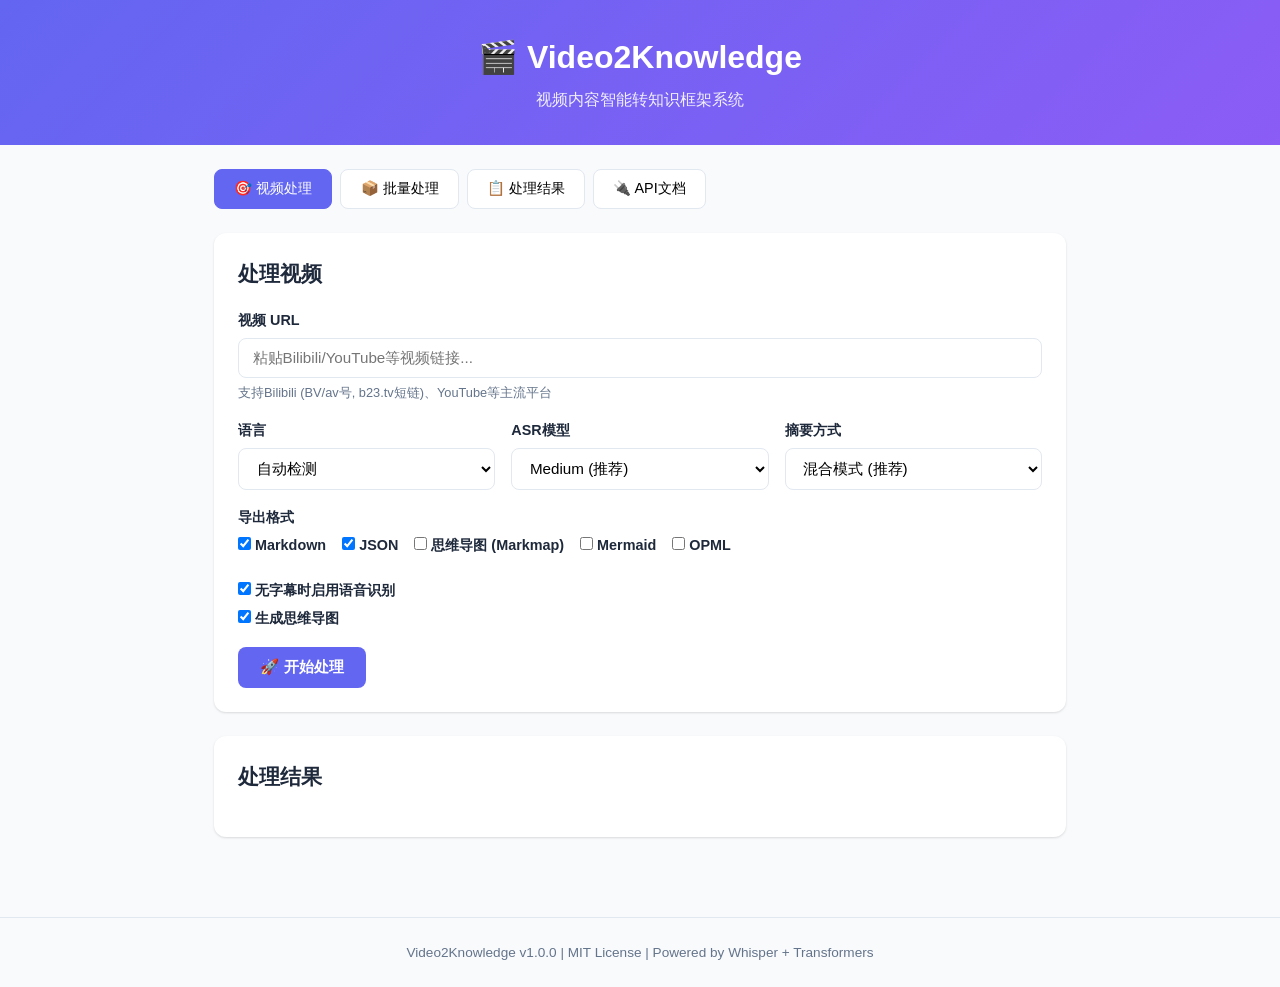
==== frontend/src/index.html @ cb0449e9 "Initial commit" ====
<!DOCTYPE html>
<html lang="zh-CN">
<head>
<meta charset="UTF-8">
<meta name="viewport" content="width=device-width, initial-scale=1.0">
<title>Video2Knowledge - 视频内容转知识框架</title>
<link rel="stylesheet" href="styles/main.css">
</head>
<body>
<div id="app">
  <header class="app-header">
    <div class="header-content">
      <h1>🎬 Video2Knowledge</h1>
      <p class="subtitle">视频内容智能转知识框架系统</p>
    </div>
  </header>

  <main class="app-main">
    <div class="tabs">
      <button class="tab-btn active" data-tab="process">🎯 视频处理</button>
      <button class="tab-btn" data-tab="batch">📦 批量处理</button>
      <button class="tab-btn" data-tab="results">📋 处理结果</button>
      <button class="tab-btn" data-tab="api">🔌 API文档</button>
    </div>

    <section id="tab-process" class="tab-content active">
      <div class="card">
        <h2>处理视频</h2>
        <form id="process-form">
          <div class="form-group">
            <label for="video-url">视频 URL</label>
            <input type="url" id="video-url" placeholder="粘贴Bilibili/YouTube等视频链接..."
                   required>
            <span class="hint">支持Bilibili (BV/av号, b23.tv短链)、YouTube等主流平台</span>
          </div>

          <div class="form-row">
            <div class="form-group">
              <label for="language">语言</label>
              <select id="language">
                <option value="auto">自动检测</option>
                <option value="zh">中文普通话</option>
                <option value="yue">粤语</option>
                <option value="en">英语</option>
                <option value="ja">日语</option>
                <option value="ko">韩语</option>
              </select>
            </div>
            <div class="form-group">
              <label for="asr-model">ASR模型</label>
              <select id="asr-model">
                <option value="tiny">Tiny (快速)</option>
                <option value="base">Base</option>
                <option value="small">Small</option>
                <option value="medium" selected>Medium (推荐)</option>
                <option value="large-v3">Large-v3 (最高精度)</option>
              </select>
            </div>
            <div class="form-group">
              <label for="summary-method">摘要方式</label>
              <select id="summary-method">
                <option value="hybrid" selected>混合模式 (推荐)</option>
                <option value="extractive">抽取式</option>
                <option value="abstractive">生成式</option>
              </select>
            </div>
          </div>

          <div class="form-group">
            <label>导出格式</label>
            <div class="checkbox-group">
              <label class="checkbox-label">
                <input type="checkbox" name="export-format" value="markdown" checked> Markdown
              </label>
              <label class="checkbox-label">
                <input type="checkbox" name="export-format" value="json" checked> JSON
              </label>
              <label class="checkbox-label">
                <input type="checkbox" name="export-format" value="markmap"> 思维导图 (Markmap)
              </label>
              <label class="checkbox-label">
                <input type="checkbox" name="export-format" value="mermaid"> Mermaid
              </label>
              <label class="checkbox-label">
                <input type="checkbox" name="export-format" value="opml"> OPML
              </label>
            </div>
          </div>

          <div class="form-group">
            <label class="checkbox-label">
              <input type="checkbox" id="use-asr" checked> 无字幕时启用语音识别
            </label>
            <label class="checkbox-label">
              <input type="checkbox" id="generate-mindmap" checked> 生成思维导图
            </label>
          </div>

          <button type="submit" class="btn btn-primary" id="process-btn">
            🚀 开始处理
          </button>
        </form>

        <div id="process-progress" class="progress-section hidden">
          <div class="progress-bar-container">
            <div class="progress-bar" id="progress-bar"></div>
          </div>
          <p class="progress-text" id="progress-text"></p>
          <p class="progress-status" id="progress-status"></p>
        </div>
      </div>

      <div id="process-result" class="card hidden">
        <h2>处理结果</h2>
        <div id="result-content"></div>
      </div>
    </section>

    <section id="tab-batch" class="tab-content">
      <div class="card">
        <h2>批量处理</h2>
        <form id="batch-form">
          <div class="form-group">
            <label for="batch-urls">视频URL列表（每行一个）</label>
            <textarea id="batch-urls" rows="6" placeholder="https://www.bilibili.com/video/BV1xx411c7mD&#10;https://www.bilibili.com/video/BV1GJ411x7h7&#10;..."></textarea>
            <span class="hint">最多支持一次提交20个视频</span>
          </div>

          <div class="form-row">
            <div class="form-group">
              <label for="batch-language">语言</label>
              <select id="batch-language">
                <option value="auto">自动检测</option>
                <option value="zh">中文普通话</option>
                <option value="en">英语</option>
              </select>
            </div>
            <div class="form-group">
              <label for="batch-model">ASR模型</label>
              <select id="batch-model">
                <option value="medium" selected>Medium</option>
                <option value="large-v3">Large-v3</option>
              </select>
            </div>
          </div>

          <button type="submit" class="btn btn-primary">📦 批量处理</button>
        </form>

        <div id="batch-progress" class="progress-section hidden">
          <h3>批量任务进度</h3>
          <div id="batch-task-list"></div>
        </div>
      </div>
    </section>

    <section id="tab-results" class="tab-content">
      <div class="card">
        <h2>处理结果列表</h2>
        <div class="toolbar">
          <button class="btn btn-secondary" id="refresh-tasks">🔄 刷新</button>
          <button class="btn btn-secondary" id="clear-tasks">🗑️ 清除已完成</button>
        </div>
        <div id="task-list"></div>
      </div>
    </section>

    <section id="tab-api" class="tab-content">
      <div class="card">
        <h2>API 接口文档</h2>
        <div class="api-doc">
          <div class="api-endpoint">
            <h3><span class="method get">GET</span> /api/v1/health</h3>
            <p>系统健康检查</p>
            <pre><code>curl http://localhost:8000/api/v1/health</code></pre>
          </div>
          <div class="api-endpoint">
            <h3><span class="method post">POST</span> /api/v1/video/info</h3>
            <p>获取视频信息</p>
            <pre><code>curl -X POST "http://localhost:8000/api/v1/video/info?url=VIDEO_URL"</code></pre>
          </div>
          <div class="api-endpoint">
            <h3><span class="method post">POST</span> /api/v1/video/process</h3>
            <p>处理视频（异步任务）</p>
            <pre><code>curl -X POST http://localhost:8000/api/v1/video/process \
  -H "Content-Type: application/json" \
  -d '{"url": "VIDEO_URL", "language": "auto", "export_formats": ["markdown", "json"]}'</code></pre>
          </div>
          <div class="api-endpoint">
            <h3><span class="method get">GET</span> /api/v1/task/{task_id}</h3>
            <p>查询任务状态</p>
            <pre><code>curl http://localhost:8000/api/v1/task/TASK_ID</code></pre>
          </div>
          <div class="api-endpoint">
            <h3><span class="method post">POST</span> /api/v1/batch/process</h3>
            <p>批量处理视频</p>
            <pre><code>curl -X POST http://localhost:8000/api/v1/batch/process \
  -H "Content-Type: application/json" \
  -d '{"urls": ["URL1", "URL2"], "language": "auto"}'</code></pre>
          </div>
        </div>
        <p class="hint">完整API文档请访问: <a href="/docs" target="_blank">Swagger UI</a> | <a href="/redoc" target="_blank">ReDoc</a></p>
      </div>
    </section>
  </main>

  <footer class="app-footer">
    <p>Video2Knowledge v1.0.0 | MIT License | Powered by Whisper + Transformers</p>
  </footer>
</div>

<script src="scripts/app.js"></script>
</body>
</html>
---- frontend/src/styles/main.css ----
:root {
    --primary: #6366f1;
    --primary-dark: #4f46e5;
    --primary-light: #a5b4fc;
    --success: #10b981;
    --warning: #f59e0b;
    --danger: #ef4444;
    --bg: #f8fafc;
    --bg-card: #ffffff;
    --bg-dark: #1e293b;
    --text: #1e293b;
    --text-secondary: #64748b;
    --border: #e2e8f0;
    --radius: 12px;
    --shadow: 0 1px 3px rgba(0,0,0,0.08), 0 1px 2px rgba(0,0,0,0.06);
    --shadow-lg: 0 10px 25px rgba(0,0,0,0.1);
}

* { margin: 0; padding: 0; box-sizing: border-box; }

body {
    font-family: -apple-system, BlinkMacSystemFont, "Segoe UI", Roboto, "Helvetica Neue", Arial, "Noto Sans SC", sans-serif;
    background: var(--bg);
    color: var(--text);
    line-height: 1.6;
    min-height: 100vh;
}

.app-header {
    background: linear-gradient(135deg, var(--primary), #8b5cf6);
    color: white;
    padding: 2rem 1.5rem;
    text-align: center;
}

.header-content h1 {
    font-size: 2rem;
    font-weight: 700;
    margin-bottom: 0.25rem;
}

.subtitle {
    opacity: 0.9;
    font-size: 1rem;
}

.app-main {
    max-width: 900px;
    margin: 0 auto;
    padding: 1.5rem;
}

.tabs {
    display: flex;
    gap: 0.5rem;
    margin-bottom: 1.5rem;
    flex-wrap: wrap;
}

.tab-btn {
    padding: 0.6rem 1.2rem;
    border: 1px solid var(--border);
    background: var(--bg-card);
    border-radius: 8px;
    cursor: pointer;
    font-size: 0.9rem;
    transition: all 0.2s;
}

.tab-btn:hover {
    border-color: var(--primary-light);
    color: var(--primary);
}

.tab-btn.active {
    background: var(--primary);
    color: white;
    border-color: var(--primary);
}

.tab-content { display: none; }
.tab-content.active { display: block; }

.card {
    background: var(--bg-card);
    border-radius: var(--radius);
    box-shadow: var(--shadow);
    padding: 1.5rem;
    margin-bottom: 1.5rem;
}

.card h2 {
    font-size: 1.3rem;
    margin-bottom: 1.2rem;
    color: var(--text);
}

.form-group {
    margin-bottom: 1rem;
}

.form-group label {
    display: block;
    font-weight: 600;
    margin-bottom: 0.35rem;
    font-size: 0.9rem;
    color: var(--text);
}

.form-group input[type="url"],
.form-group input[type="text"],
.form-group select,
.form-group textarea {
    width: 100%;
    padding: 0.65rem 0.85rem;
    border: 1px solid var(--border);
    border-radius: 8px;
    font-size: 0.95rem;
    transition: border-color 0.2s;
    background: white;
}

.form-group input:focus,
.form-group select:focus,
.form-group textarea:focus {
    outline: none;
    border-color: var(--primary);
    box-shadow: 0 0 0 3px rgba(99,102,241,0.1);
}

.form-row {
    display: grid;
    grid-template-columns: repeat(auto-fit, minmax(180px, 1fr));
    gap: 1rem;
}

.hint {
    display: block;
    font-size: 0.8rem;
    color: var(--text-secondary);
    margin-top: 0.3rem;
}

.checkbox-group {
    display: flex;
    flex-wrap: wrap;
    gap: 1rem;
}

.checkbox-label {
    display: flex;
    align-items: center;
    gap: 0.4rem;
    font-weight: 400;
    font-size: 0.9rem;
    cursor: pointer;
}

.btn {
    display: inline-flex;
    align-items: center;
    gap: 0.4rem;
    padding: 0.65rem 1.4rem;
    border: none;
    border-radius: 8px;
    font-size: 0.95rem;
    font-weight: 600;
    cursor: pointer;
    transition: all 0.2s;
}

.btn-primary {
    background: var(--primary);
    color: white;
}

.btn-primary:hover {
    background: var(--primary-dark);
    transform: translateY(-1px);
}

.btn-secondary {
    background: var(--bg);
    color: var(--text);
    border: 1px solid var(--border);
}

.btn-secondary:hover {
    background: var(--border);
}

.btn:disabled {
    opacity: 0.6;
    cursor: not-allowed;
}

.progress-section {
    margin-top: 1.5rem;
    padding: 1rem;
    background: var(--bg);
    border-radius: 8px;
}

.progress-section.hidden { display: none; }

.progress-bar-container {
    height: 8px;
    background: var(--border);
    border-radius: 4px;
    overflow: hidden;
    margin-bottom: 0.5rem;
}

.progress-bar {
    height: 100%;
    background: linear-gradient(90deg, var(--primary), #8b5cf6);
    border-radius: 4px;
    transition: width 0.5s ease;
    width: 0%;
}

.progress-text {
    font-size: 0.85rem;
    color: var(--text-secondary);
}

.progress-status {
    font-size: 0.8rem;
    color: var(--primary);
    font-weight: 500;
}

.result-section {
    margin-top: 1rem;
}

.result-section h3 {
    font-size: 1rem;
    margin: 1rem 0 0.5rem;
    color: var(--primary);
}

.keyword-tag {
    display: inline-block;
    padding: 0.2rem 0.6rem;
    margin: 0.2rem;
    background: #ede9fe;
    color: var(--primary);
    border-radius: 20px;
    font-size: 0.8rem;
}

.knowledge-tree {
    margin-top: 1rem;
}

.tree-node {
    margin: 0.3rem 0;
    padding: 0.4rem 0.6rem;
    border-left: 2px solid var(--primary-light);
    margin-left: 1rem;
}

.tree-node.root {
    border-left-color: var(--primary);
    margin-left: 0;
    font-weight: 600;
}

.tree-title {
    font-weight: 500;
}

.tree-content {
    font-size: 0.85rem;
    color: var(--text-secondary);
    margin-top: 0.2rem;
}

.export-buttons {
    display: flex;
    gap: 0.5rem;
    flex-wrap: wrap;
    margin-top: 1rem;
}

.statistics {
    display: grid;
    grid-template-columns: repeat(auto-fit, minmax(140px, 1fr));
    gap: 0.8rem;
    margin: 1rem 0;
}

.stat-card {
    background: var(--bg);
    padding: 0.8rem;
    border-radius: 8px;
    text-align: center;
}

.stat-value {
    font-size: 1.4rem;
    font-weight: 700;
    color: var(--primary);
}

.stat-label {
    font-size: 0.75rem;
    color: var(--text-secondary);
    margin-top: 0.2rem;
}

.task-item {
    padding: 0.8rem;
    border: 1px solid var(--border);
    border-radius: 8px;
    margin-bottom: 0.6rem;
    display: flex;
    justify-content: space-between;
    align-items: center;
}

.task-item .task-info {
    flex: 1;
}

.task-status-badge {
    padding: 0.2rem 0.6rem;
    border-radius: 20px;
    font-size: 0.75rem;
    font-weight: 600;
}

.status-pending { background: #fef3c7; color: #92400e; }
.status-processing { background: #dbeafe; color: #1e40af; }
.status-downloading { background: #dbeafe; color: #1e40af; }
.status-transcribing { background: #ede9fe; color: #5b21b6; }
.status-summarizing { background: #ede9fe; color: #5b21b6; }
.status-completed { background: #d1fae5; color: #065f46; }
.status-failed { background: #fee2e2; color: #991b1b; }

.toolbar {
    display: flex;
    gap: 0.5rem;
    margin-bottom: 1rem;
}

.api-doc {
    background: var(--bg);
    border-radius: 8px;
    padding: 1rem;
}

.api-endpoint {
    margin-bottom: 1.2rem;
    padding-bottom: 1rem;
    border-bottom: 1px solid var(--border);
}

.api-endpoint:last-child {
    border-bottom: none;
    margin-bottom: 0;
    padding-bottom: 0;
}

.api-endpoint h3 {
    font-size: 0.95rem;
    margin-bottom: 0.3rem;
}

.method {
    display: inline-block;
    padding: 0.15rem 0.4rem;
    border-radius: 4px;
    font-size: 0.7rem;
    font-weight: 700;
    margin-right: 0.4rem;
    vertical-align: middle;
}

.method.get { background: #d1fae5; color: #065f46; }
.method.post { background: #dbeafe; color: #1e40af; }

.api-endpoint pre {
    background: #1e293b;
    color: #e2e8f0;
    padding: 0.6rem 1rem;
    border-radius: 6px;
    font-size: 0.8rem;
    overflow-x: auto;
    margin-top: 0.5rem;
}

.app-footer {
    text-align: center;
    padding: 1.5rem;
    color: var(--text-secondary);
    font-size: 0.85rem;
    border-top: 1px solid var(--border);
    margin-top: 2rem;
}

@media (max-width: 600px) {
    .app-header { padding: 1.5rem 1rem; }
    .header-content h1 { font-size: 1.4rem; }
    .app-main { padding: 1rem; }
    .card { padding: 1rem; }
    .form-row { grid-template-columns: 1fr; }
}
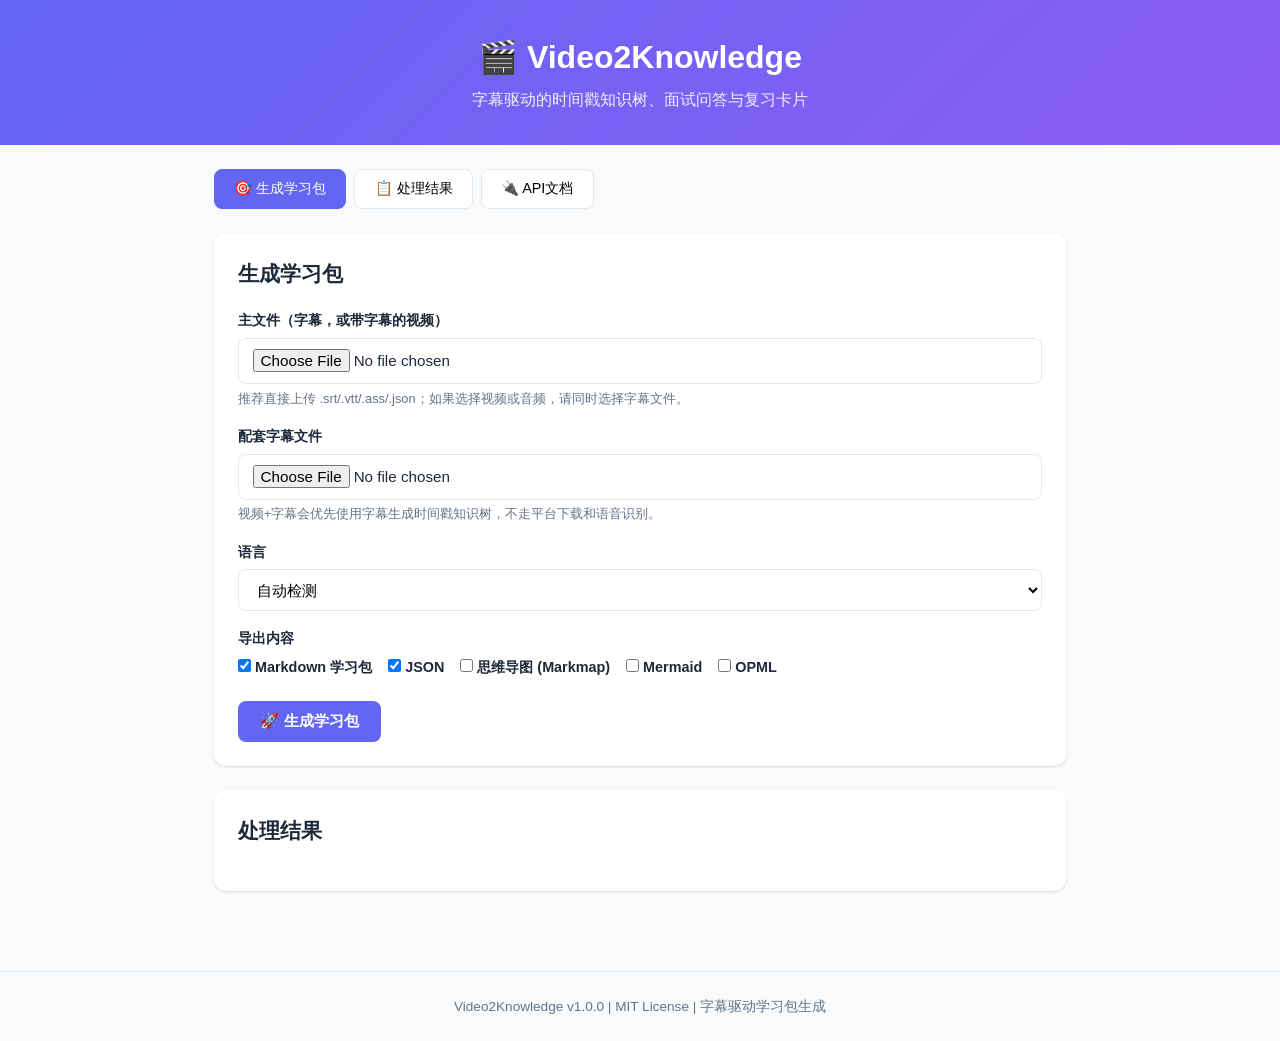
==== commit 59062532: "Add upload support and learning-pack exports Introduce local upload processing and richer learning-p" ====
--- a/frontend/src/index.html
+++ b/frontend/src/index.html
@@ -3,7 +3,7 @@
 <head>
 <meta charset="UTF-8">
 <meta name="viewport" content="width=device-width, initial-scale=1.0">
-<title>Video2Knowledge - 视频内容转知识框架</title>
+<title>Video2Knowledge - 字幕转学习包</title>
 <link rel="stylesheet" href="styles/main.css">
 </head>
 <body>
@@ -11,27 +11,31 @@
   <header class="app-header">
     <div class="header-content">
       <h1>🎬 Video2Knowledge</h1>
-      <p class="subtitle">视频内容智能转知识框架系统</p>
+      <p class="subtitle">字幕驱动的时间戳知识树、面试问答与复习卡片</p>
     </div>
   </header>
 
   <main class="app-main">
     <div class="tabs">
-      <button class="tab-btn active" data-tab="process">🎯 视频处理</button>
-      <button class="tab-btn" data-tab="batch">📦 批量处理</button>
+      <button class="tab-btn active" data-tab="process">🎯 生成学习包</button>
       <button class="tab-btn" data-tab="results">📋 处理结果</button>
       <button class="tab-btn" data-tab="api">🔌 API文档</button>
     </div>
 
     <section id="tab-process" class="tab-content active">
       <div class="card">
-        <h2>处理视频</h2>
-        <form id="process-form">
+        <h2>生成学习包</h2>
+        <form id="process-form" enctype="multipart/form-data">
           <div class="form-group">
-            <label for="video-url">视频 URL</label>
-            <input type="url" id="video-url" placeholder="粘贴Bilibili/YouTube等视频链接..."
-                   required>
-            <span class="hint">支持Bilibili (BV/av号, b23.tv短链)、YouTube等主流平台</span>
+            <label for="media-file">主文件（字幕，或带字幕的视频）</label>
+            <input type="file" id="media-file" accept=".mp4,.mov,.mkv,.avi,.webm,.flv,.mp3,.wav,.m4a,.flac,.aac,.ogg,.srt,.vtt,.ass,.ssa,.json">
+            <span class="hint">推荐直接上传 .srt/.vtt/.ass/.json；如果选择视频或音频，请同时选择字幕文件。</span>
+          </div>
+
+          <div class="form-group">
+            <label for="subtitle-file">配套字幕文件</label>
+            <input type="file" id="subtitle-file" accept=".srt,.vtt,.ass,.ssa,.json">
+            <span class="hint">视频+字幕会优先使用字幕生成时间戳知识树，不走平台下载和语音识别。</span>
           </div>
 
           <div class="form-row">
@@ -46,31 +50,13 @@
                 <option value="ko">韩语</option>
               </select>
             </div>
-            <div class="form-group">
-              <label for="asr-model">ASR模型</label>
-              <select id="asr-model">
-                <option value="tiny">Tiny (快速)</option>
-                <option value="base">Base</option>
-                <option value="small">Small</option>
-                <option value="medium" selected>Medium (推荐)</option>
-                <option value="large-v3">Large-v3 (最高精度)</option>
-              </select>
-            </div>
-            <div class="form-group">
-              <label for="summary-method">摘要方式</label>
-              <select id="summary-method">
-                <option value="hybrid" selected>混合模式 (推荐)</option>
-                <option value="extractive">抽取式</option>
-                <option value="abstractive">生成式</option>
-              </select>
-            </div>
           </div>
 
           <div class="form-group">
-            <label>导出格式</label>
+            <label>导出内容</label>
             <div class="checkbox-group">
               <label class="checkbox-label">
-                <input type="checkbox" name="export-format" value="markdown" checked> Markdown
+                <input type="checkbox" name="export-format" value="markdown" checked> Markdown 学习包
               </label>
               <label class="checkbox-label">
                 <input type="checkbox" name="export-format" value="json" checked> JSON
@@ -87,17 +73,8 @@
             </div>
           </div>
 
-          <div class="form-group">
-            <label class="checkbox-label">
-              <input type="checkbox" id="use-asr" checked> 无字幕时启用语音识别
-            </label>
-            <label class="checkbox-label">
-              <input type="checkbox" id="generate-mindmap" checked> 生成思维导图
-            </label>
-          </div>
-
           <button type="submit" class="btn btn-primary" id="process-btn">
-            🚀 开始处理
+            🚀 生成学习包
           </button>
         </form>
 
@@ -113,44 +90,6 @@
       <div id="process-result" class="card hidden">
         <h2>处理结果</h2>
         <div id="result-content"></div>
-      </div>
-    </section>
-
-    <section id="tab-batch" class="tab-content">
-      <div class="card">
-        <h2>批量处理</h2>
-        <form id="batch-form">
-          <div class="form-group">
-            <label for="batch-urls">视频URL列表（每行一个）</label>
-            <textarea id="batch-urls" rows="6" placeholder="https://www.bilibili.com/video/BV1xx411c7mD&#10;https://www.bilibili.com/video/BV1GJ411x7h7&#10;..."></textarea>
-            <span class="hint">最多支持一次提交20个视频</span>
-          </div>
-
-          <div class="form-row">
-            <div class="form-group">
-              <label for="batch-language">语言</label>
-              <select id="batch-language">
-                <option value="auto">自动检测</option>
-                <option value="zh">中文普通话</option>
-                <option value="en">英语</option>
-              </select>
-            </div>
-            <div class="form-group">
-              <label for="batch-model">ASR模型</label>
-              <select id="batch-model">
-                <option value="medium" selected>Medium</option>
-                <option value="large-v3">Large-v3</option>
-              </select>
-            </div>
-          </div>
-
-          <button type="submit" class="btn btn-primary">📦 批量处理</button>
-        </form>
-
-        <div id="batch-progress" class="progress-section hidden">
-          <h3>批量任务进度</h3>
-          <div id="batch-task-list"></div>
-        </div>
       </div>
     </section>
 
@@ -180,23 +119,17 @@
             <pre><code>curl -X POST "http://localhost:8000/api/v1/video/info?url=VIDEO_URL"</code></pre>
           </div>
           <div class="api-endpoint">
-            <h3><span class="method post">POST</span> /api/v1/video/process</h3>
-            <p>处理视频（异步任务）</p>
-            <pre><code>curl -X POST http://localhost:8000/api/v1/video/process \
-  -H "Content-Type: application/json" \
-  -d '{"url": "VIDEO_URL", "language": "auto", "export_formats": ["markdown", "json"]}'</code></pre>
+            <h3><span class="method post">POST</span> /api/v1/upload/process</h3>
+            <p>上传字幕，或上传视频并附带字幕（异步任务）</p>
+            <pre><code>curl -X POST http://localhost:8000/api/v1/upload/process \
+  -F "file=@./sample.srt" \
+  -F "language=zh" \
+  -F "export_formats=markdown,json"</code></pre>
           </div>
           <div class="api-endpoint">
             <h3><span class="method get">GET</span> /api/v1/task/{task_id}</h3>
             <p>查询任务状态</p>
             <pre><code>curl http://localhost:8000/api/v1/task/TASK_ID</code></pre>
-          </div>
-          <div class="api-endpoint">
-            <h3><span class="method post">POST</span> /api/v1/batch/process</h3>
-            <p>批量处理视频</p>
-            <pre><code>curl -X POST http://localhost:8000/api/v1/batch/process \
-  -H "Content-Type: application/json" \
-  -d '{"urls": ["URL1", "URL2"], "language": "auto"}'</code></pre>
           </div>
         </div>
         <p class="hint">完整API文档请访问: <a href="/docs" target="_blank">Swagger UI</a> | <a href="/redoc" target="_blank">ReDoc</a></p>
@@ -205,7 +138,7 @@
   </main>
 
   <footer class="app-footer">
-    <p>Video2Knowledge v1.0.0 | MIT License | Powered by Whisper + Transformers</p>
+    <p>Video2Knowledge v1.0.0 | MIT License | 字幕驱动学习包生成</p>
   </footer>
 </div>
 
--- a/frontend/src/styles/main.css
+++ b/frontend/src/styles/main.css
@@ -109,6 +109,7 @@
 
 .form-group input[type="url"],
 .form-group input[type="text"],
+.form-group input[type="file"],
 .form-group select,
 .form-group textarea {
     width: 100%;
@@ -277,6 +278,53 @@
     margin-top: 0.2rem;
 }
 
+.timestamp {
+    display: inline-flex;
+    align-items: center;
+    margin: 0.25rem 0;
+    padding: 0.1rem 0.45rem;
+    border-radius: 4px;
+    background: #ecfeff;
+    color: #155e75;
+    font-size: 0.75rem;
+    font-weight: 600;
+}
+
+.qa-item,
+.flashcard {
+    border: 1px solid var(--border);
+    border-radius: 8px;
+    padding: 0.85rem;
+    margin-top: 0.7rem;
+    background: white;
+}
+
+.qa-question,
+.flashcard-front {
+    font-weight: 700;
+    color: var(--text);
+}
+
+.qa-answer,
+.flashcard-back {
+    margin-top: 0.35rem;
+    color: var(--text);
+}
+
+.evidence {
+    margin-top: 0.45rem;
+    color: var(--text-secondary);
+    font-size: 0.85rem;
+    border-left: 2px solid var(--primary-light);
+    padding-left: 0.6rem;
+}
+
+.flashcard-grid {
+    display: grid;
+    grid-template-columns: repeat(auto-fit, minmax(220px, 1fr));
+    gap: 0.75rem;
+}
+
 .export-buttons {
     display: flex;
     gap: 0.5rem;
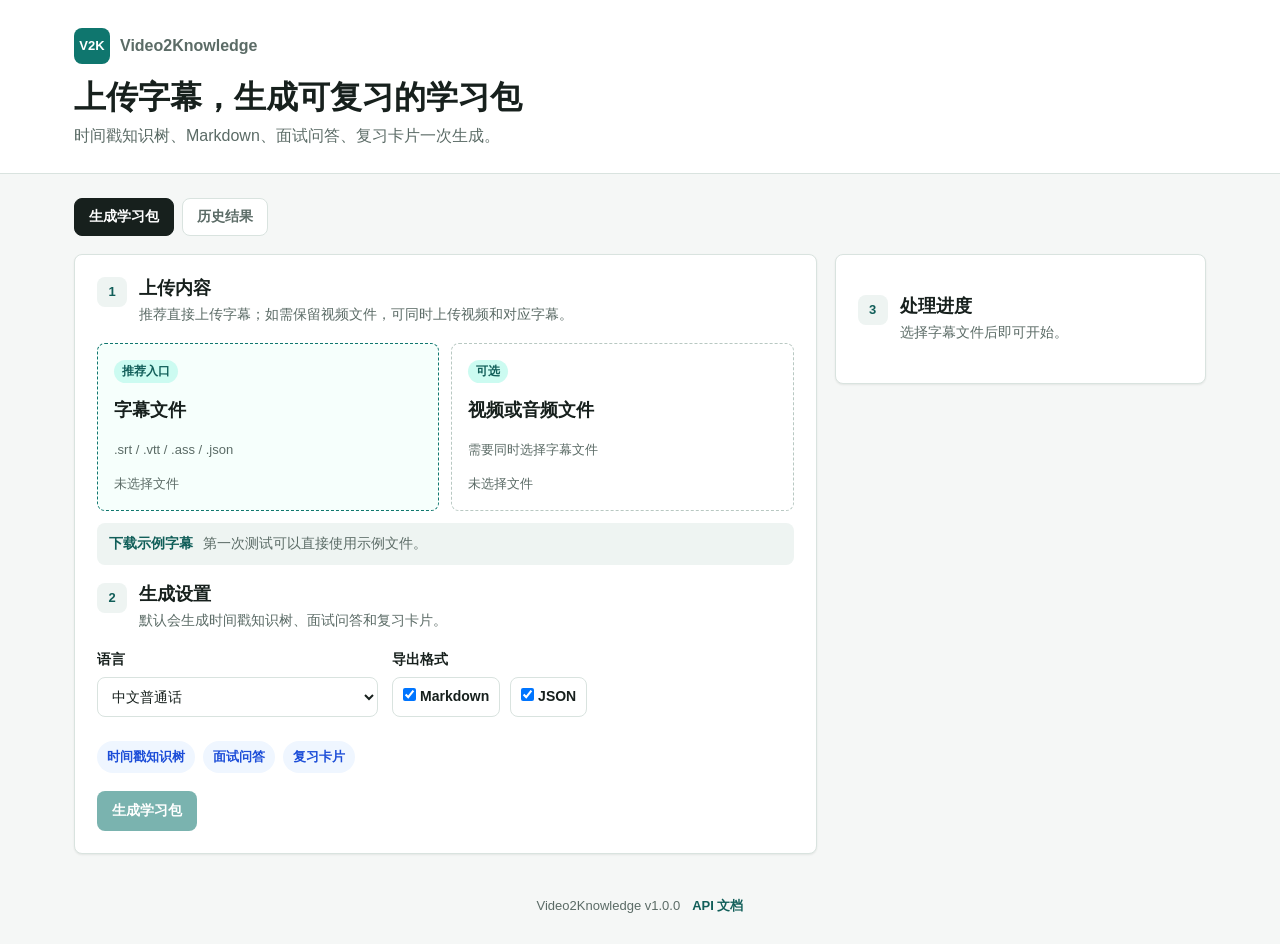
==== commit 873b2748: "Improve learning pack interface" ====
--- a/frontend/src/index.html
+++ b/frontend/src/index.html
@@ -3,142 +3,167 @@
 <head>
 <meta charset="UTF-8">
 <meta name="viewport" content="width=device-width, initial-scale=1.0">
-<title>Video2Knowledge - 字幕转学习包</title>
+<title>Video2Knowledge - 字幕学习包生成器</title>
 <link rel="stylesheet" href="styles/main.css">
 </head>
 <body>
 <div id="app">
   <header class="app-header">
     <div class="header-content">
-      <h1>🎬 Video2Knowledge</h1>
-      <p class="subtitle">字幕驱动的时间戳知识树、面试问答与复习卡片</p>
+      <div class="brand-row">
+        <span class="brand-mark">V2K</span>
+        <span class="brand-name">Video2Knowledge</span>
+      </div>
+      <h1>上传字幕，生成可复习的学习包</h1>
+      <p class="subtitle">时间戳知识树、Markdown、面试问答、复习卡片一次生成。</p>
     </div>
   </header>
 
   <main class="app-main">
-    <div class="tabs">
-      <button class="tab-btn active" data-tab="process">🎯 生成学习包</button>
-      <button class="tab-btn" data-tab="results">📋 处理结果</button>
-      <button class="tab-btn" data-tab="api">🔌 API文档</button>
-    </div>
+    <nav class="tabs" aria-label="主要功能">
+      <button class="tab-btn active" data-tab="process" type="button">生成学习包</button>
+      <button class="tab-btn" data-tab="results" type="button">历史结果</button>
+    </nav>
 
     <section id="tab-process" class="tab-content active">
-      <div class="card">
-        <h2>生成学习包</h2>
-        <form id="process-form" enctype="multipart/form-data">
-          <div class="form-group">
-            <label for="media-file">主文件（字幕，或带字幕的视频）</label>
-            <input type="file" id="media-file" accept=".mp4,.mov,.mkv,.avi,.webm,.flv,.mp3,.wav,.m4a,.flac,.aac,.ogg,.srt,.vtt,.ass,.ssa,.json">
-            <span class="hint">推荐直接上传 .srt/.vtt/.ass/.json；如果选择视频或音频，请同时选择字幕文件。</span>
+      <div class="workspace">
+        <form id="process-form" class="workspace-panel" enctype="multipart/form-data">
+          <div class="section-heading">
+            <span class="step-number">1</span>
+            <div>
+              <h2>上传内容</h2>
+              <p>推荐直接上传字幕；如需保留视频文件，可同时上传视频和对应字幕。</p>
+            </div>
           </div>
 
-          <div class="form-group">
-            <label for="subtitle-file">配套字幕文件</label>
-            <input type="file" id="subtitle-file" accept=".srt,.vtt,.ass,.ssa,.json">
-            <span class="hint">视频+字幕会优先使用字幕生成时间戳知识树，不走平台下载和语音识别。</span>
+          <div id="error-banner" class="error-banner hidden" role="alert"></div>
+
+          <div class="upload-grid">
+            <label class="upload-box primary-upload" for="subtitle-file">
+              <input type="file" id="subtitle-file" accept=".srt,.vtt,.ass,.ssa,.json">
+              <span class="upload-kicker">推荐入口</span>
+              <strong>字幕文件</strong>
+              <small>.srt / .vtt / .ass / .json</small>
+              <span class="file-name" id="subtitle-file-name">未选择文件</span>
+            </label>
+
+            <label class="upload-box" for="media-file">
+              <input type="file" id="media-file" accept=".mp4,.mov,.mkv,.avi,.webm,.flv,.mp3,.wav,.m4a,.flac,.aac,.ogg">
+              <span class="upload-kicker">可选</span>
+              <strong>视频或音频文件</strong>
+              <small>需要同时选择字幕文件</small>
+              <span class="file-name" id="media-file-name">未选择文件</span>
+            </label>
+          </div>
+
+          <div class="sample-row">
+            <a href="samples/demo_learning_pack.srt" download>下载示例字幕</a>
+            <span>第一次测试可以直接使用示例文件。</span>
+          </div>
+
+          <div class="section-heading compact">
+            <span class="step-number">2</span>
+            <div>
+              <h2>生成设置</h2>
+              <p>默认会生成时间戳知识树、面试问答和复习卡片。</p>
+            </div>
           </div>
 
           <div class="form-row">
             <div class="form-group">
               <label for="language">语言</label>
               <select id="language">
-                <option value="auto">自动检测</option>
-                <option value="zh">中文普通话</option>
+                <option value="auto">自动识别</option>
+                <option value="zh" selected>中文普通话</option>
                 <option value="yue">粤语</option>
                 <option value="en">英语</option>
                 <option value="ja">日语</option>
                 <option value="ko">韩语</option>
               </select>
             </div>
-          </div>
 
-          <div class="form-group">
-            <label>导出内容</label>
-            <div class="checkbox-group">
-              <label class="checkbox-label">
-                <input type="checkbox" name="export-format" value="markdown" checked> Markdown 学习包
-              </label>
-              <label class="checkbox-label">
-                <input type="checkbox" name="export-format" value="json" checked> JSON
-              </label>
-              <label class="checkbox-label">
-                <input type="checkbox" name="export-format" value="markmap"> 思维导图 (Markmap)
-              </label>
-              <label class="checkbox-label">
-                <input type="checkbox" name="export-format" value="mermaid"> Mermaid
-              </label>
-              <label class="checkbox-label">
-                <input type="checkbox" name="export-format" value="opml"> OPML
-              </label>
+            <div class="form-group">
+              <label>导出格式</label>
+              <div class="checkbox-group">
+                <label class="checkbox-label">
+                  <input type="checkbox" name="export-format" value="markdown" checked> Markdown
+                </label>
+                <label class="checkbox-label">
+                  <input type="checkbox" name="export-format" value="json" checked> JSON
+                </label>
+              </div>
             </div>
           </div>
 
-          <button type="submit" class="btn btn-primary" id="process-btn">
-            🚀 生成学习包
+          <div class="output-chips" aria-label="生成内容">
+            <span>时间戳知识树</span>
+            <span>面试问答</span>
+            <span>复习卡片</span>
+          </div>
+
+          <button type="submit" class="btn btn-primary" id="process-btn" disabled>
+            生成学习包
           </button>
         </form>
 
-        <div id="process-progress" class="progress-section hidden">
-          <div class="progress-bar-container">
-            <div class="progress-bar" id="progress-bar"></div>
+        <aside class="workflow-panel">
+          <div class="section-heading compact">
+            <span class="step-number">3</span>
+            <div>
+              <h2>处理进度</h2>
+              <p id="workflow-hint">选择文件后即可开始。</p>
+            </div>
           </div>
-          <p class="progress-text" id="progress-text"></p>
-          <p class="progress-status" id="progress-status"></p>
-        </div>
+
+          <div id="process-progress" class="progress-section hidden">
+            <ol class="stepper" aria-label="处理步骤">
+              <li class="step-item" id="step-upload">接收文件</li>
+              <li class="step-item" id="step-parse">解析字幕</li>
+              <li class="step-item" id="step-generate">生成学习包</li>
+              <li class="step-item" id="step-done">完成</li>
+            </ol>
+            <div class="progress-bar-container">
+              <div class="progress-bar" id="progress-bar"></div>
+            </div>
+            <p class="progress-text" id="progress-text">0%</p>
+            <p class="progress-status" id="progress-status">等待开始</p>
+          </div>
+        </aside>
       </div>
 
-      <div id="process-result" class="card hidden">
-        <h2>处理结果</h2>
+      <section id="process-result" class="result-shell hidden">
+        <div class="result-header">
+          <div>
+            <span class="result-kicker">学习包结果</span>
+            <h2 id="result-title">处理结果</h2>
+          </div>
+          <p id="result-meta"></p>
+        </div>
         <div id="result-content"></div>
-      </div>
+      </section>
     </section>
 
     <section id="tab-results" class="tab-content">
-      <div class="card">
-        <h2>处理结果列表</h2>
-        <div class="toolbar">
-          <button class="btn btn-secondary" id="refresh-tasks">🔄 刷新</button>
-          <button class="btn btn-secondary" id="clear-tasks">🗑️ 清除已完成</button>
-        </div>
-        <div id="task-list"></div>
-      </div>
-    </section>
-
-    <section id="tab-api" class="tab-content">
-      <div class="card">
-        <h2>API 接口文档</h2>
-        <div class="api-doc">
-          <div class="api-endpoint">
-            <h3><span class="method get">GET</span> /api/v1/health</h3>
-            <p>系统健康检查</p>
-            <pre><code>curl http://localhost:8000/api/v1/health</code></pre>
-          </div>
-          <div class="api-endpoint">
-            <h3><span class="method post">POST</span> /api/v1/video/info</h3>
-            <p>获取视频信息</p>
-            <pre><code>curl -X POST "http://localhost:8000/api/v1/video/info?url=VIDEO_URL"</code></pre>
-          </div>
-          <div class="api-endpoint">
-            <h3><span class="method post">POST</span> /api/v1/upload/process</h3>
-            <p>上传字幕，或上传视频并附带字幕（异步任务）</p>
-            <pre><code>curl -X POST http://localhost:8000/api/v1/upload/process \
-  -F "file=@./sample.srt" \
-  -F "language=zh" \
-  -F "export_formats=markdown,json"</code></pre>
-          </div>
-          <div class="api-endpoint">
-            <h3><span class="method get">GET</span> /api/v1/task/{task_id}</h3>
-            <p>查询任务状态</p>
-            <pre><code>curl http://localhost:8000/api/v1/task/TASK_ID</code></pre>
+      <div class="workspace-panel">
+        <div class="section-heading">
+          <span class="step-number">H</span>
+          <div>
+            <h2>历史结果</h2>
+            <p>查看当前服务最近生成的学习包。</p>
           </div>
         </div>
-        <p class="hint">完整API文档请访问: <a href="/docs" target="_blank">Swagger UI</a> | <a href="/redoc" target="_blank">ReDoc</a></p>
+        <div class="toolbar">
+          <button class="btn btn-secondary" id="refresh-tasks" type="button">刷新</button>
+          <button class="btn btn-secondary" id="clear-tasks" type="button">清空显示</button>
+        </div>
+        <div id="task-list" class="task-list"></div>
       </div>
     </section>
   </main>
 
   <footer class="app-footer">
-    <p>Video2Knowledge v1.0.0 | MIT License | 字幕驱动学习包生成</p>
+    <span>Video2Knowledge v1.0.0</span>
+    <a href="/docs" target="_blank" rel="noreferrer">API 文档</a>
   </footer>
 </div>
 
--- a/frontend/src/styles/main.css
+++ b/frontend/src/styles/main.css
@@ -1,173 +1,374 @@
 :root {
-    --primary: #6366f1;
-    --primary-dark: #4f46e5;
-    --primary-light: #a5b4fc;
-    --success: #10b981;
-    --warning: #f59e0b;
-    --danger: #ef4444;
-    --bg: #f8fafc;
-    --bg-card: #ffffff;
-    --bg-dark: #1e293b;
-    --text: #1e293b;
-    --text-secondary: #64748b;
-    --border: #e2e8f0;
-    --radius: 12px;
-    --shadow: 0 1px 3px rgba(0,0,0,0.08), 0 1px 2px rgba(0,0,0,0.06);
-    --shadow-lg: 0 10px 25px rgba(0,0,0,0.1);
-}
-
-* { margin: 0; padding: 0; box-sizing: border-box; }
+    --primary: #0f766e;
+    --primary-dark: #115e59;
+    --primary-soft: #ccfbf1;
+    --accent: #2563eb;
+    --success: #15803d;
+    --warning: #b45309;
+    --danger: #b91c1c;
+    --bg: #f5f7f6;
+    --surface: #ffffff;
+    --surface-muted: #eef4f2;
+    --text: #17201d;
+    --text-secondary: #5b6b66;
+    --border: #d9e3df;
+    --border-strong: #b8c8c2;
+    --radius: 8px;
+    --shadow: 0 1px 2px rgba(20, 35, 31, 0.08);
+    --shadow-lg: 0 16px 40px rgba(20, 35, 31, 0.12);
+}
+
+* {
+    box-sizing: border-box;
+    margin: 0;
+    padding: 0;
+}
 
 body {
-    font-family: -apple-system, BlinkMacSystemFont, "Segoe UI", Roboto, "Helvetica Neue", Arial, "Noto Sans SC", sans-serif;
+    min-height: 100vh;
     background: var(--bg);
     color: var(--text);
-    line-height: 1.6;
-    min-height: 100vh;
+    font-family: -apple-system, BlinkMacSystemFont, "Segoe UI", Roboto, "Helvetica Neue", Arial, "Noto Sans SC", sans-serif;
+    line-height: 1.55;
+}
+
+a {
+    color: var(--primary-dark);
+    font-weight: 700;
+    text-decoration: none;
+}
+
+a:hover {
+    text-decoration: underline;
 }
 
 .app-header {
-    background: linear-gradient(135deg, var(--primary), #8b5cf6);
-    color: white;
-    padding: 2rem 1.5rem;
-    text-align: center;
-}
-
-.header-content h1 {
-    font-size: 2rem;
-    font-weight: 700;
-    margin-bottom: 0.25rem;
-}
-
-.subtitle {
-    opacity: 0.9;
-    font-size: 1rem;
-}
-
-.app-main {
-    max-width: 900px;
+    background: var(--surface);
+    border-bottom: 1px solid var(--border);
+}
+
+.header-content {
+    max-width: 1180px;
     margin: 0 auto;
-    padding: 1.5rem;
-}
-
-.tabs {
-    display: flex;
-    gap: 0.5rem;
-    margin-bottom: 1.5rem;
-    flex-wrap: wrap;
-}
-
-.tab-btn {
-    padding: 0.6rem 1.2rem;
-    border: 1px solid var(--border);
-    background: var(--bg-card);
-    border-radius: 8px;
-    cursor: pointer;
-    font-size: 0.9rem;
-    transition: all 0.2s;
-}
-
-.tab-btn:hover {
-    border-color: var(--primary-light);
-    color: var(--primary);
-}
-
-.tab-btn.active {
+    padding: 28px 24px 24px;
+}
+
+.brand-row {
+    display: flex;
+    align-items: center;
+    gap: 10px;
+    margin-bottom: 14px;
+}
+
+.brand-mark {
+    display: inline-flex;
+    align-items: center;
+    justify-content: center;
+    width: 36px;
+    height: 36px;
+    border-radius: var(--radius);
     background: var(--primary);
     color: white;
+    font-size: 13px;
+    font-weight: 800;
+}
+
+.brand-name {
+    color: var(--text-secondary);
+    font-weight: 700;
+}
+
+.header-content h1 {
+    max-width: 720px;
+    font-size: 32px;
+    line-height: 1.2;
+    font-weight: 800;
+}
+
+.subtitle {
+    max-width: 720px;
+    margin-top: 8px;
+    color: var(--text-secondary);
+    font-size: 16px;
+}
+
+.app-main {
+    max-width: 1180px;
+    margin: 0 auto;
+    padding: 24px;
+}
+
+.tabs {
+    display: flex;
+    gap: 8px;
+    margin-bottom: 18px;
+    flex-wrap: wrap;
+}
+
+.tab-btn {
+    min-height: 38px;
+    padding: 8px 14px;
+    border: 1px solid var(--border);
+    border-radius: var(--radius);
+    background: var(--surface);
+    color: var(--text-secondary);
+    cursor: pointer;
+    font-size: 14px;
+    font-weight: 700;
+}
+
+.tab-btn:hover {
+    border-color: var(--border-strong);
+    color: var(--text);
+}
+
+.tab-btn.active {
+    background: var(--text);
+    border-color: var(--text);
+    color: white;
+}
+
+.tab-content {
+    display: none;
+}
+
+.tab-content.active {
+    display: block;
+}
+
+.workspace {
+    display: grid;
+    grid-template-columns: minmax(0, 1.6fr) minmax(300px, 0.8fr);
+    gap: 18px;
+    align-items: start;
+}
+
+.workspace-panel,
+.workflow-panel,
+.result-shell {
+    background: var(--surface);
+    border: 1px solid var(--border);
+    border-radius: var(--radius);
+    box-shadow: var(--shadow);
+}
+
+.workspace-panel,
+.workflow-panel {
+    padding: 22px;
+}
+
+.section-heading {
+    display: flex;
+    align-items: flex-start;
+    gap: 12px;
+    margin-bottom: 18px;
+}
+
+.section-heading.compact {
+    margin-top: 18px;
+}
+
+.section-heading h2 {
+    font-size: 18px;
+    line-height: 1.25;
+}
+
+.section-heading p {
+    margin-top: 4px;
+    color: var(--text-secondary);
+    font-size: 14px;
+}
+
+.step-number {
+    display: inline-flex;
+    align-items: center;
+    justify-content: center;
+    flex: 0 0 auto;
+    width: 30px;
+    height: 30px;
+    border-radius: var(--radius);
+    background: var(--surface-muted);
+    color: var(--primary-dark);
+    font-size: 13px;
+    font-weight: 800;
+}
+
+.error-banner {
+    margin-bottom: 14px;
+    padding: 10px 12px;
+    border: 1px solid #fecaca;
+    border-radius: var(--radius);
+    background: #fff1f2;
+    color: var(--danger);
+    font-size: 14px;
+    font-weight: 700;
+}
+
+.hidden {
+    display: none !important;
+}
+
+.upload-grid {
+    display: grid;
+    grid-template-columns: repeat(2, minmax(0, 1fr));
+    gap: 12px;
+}
+
+.upload-box {
+    position: relative;
+    display: flex;
+    min-height: 168px;
+    flex-direction: column;
+    justify-content: space-between;
+    gap: 8px;
+    padding: 16px;
+    border: 1px dashed var(--border-strong);
+    border-radius: var(--radius);
+    background: var(--surface);
+    cursor: pointer;
+    transition: border-color 0.18s, box-shadow 0.18s, background 0.18s;
+}
+
+.upload-box:hover {
     border-color: var(--primary);
-}
-
-.tab-content { display: none; }
-.tab-content.active { display: block; }
-
-.card {
-    background: var(--bg-card);
-    border-radius: var(--radius);
+    background: #fbfefd;
     box-shadow: var(--shadow);
-    padding: 1.5rem;
-    margin-bottom: 1.5rem;
-}
-
-.card h2 {
-    font-size: 1.3rem;
-    margin-bottom: 1.2rem;
-    color: var(--text);
-}
-
-.form-group {
-    margin-bottom: 1rem;
+}
+
+.upload-box input {
+    position: absolute;
+    inset: 0;
+    opacity: 0;
+    cursor: pointer;
+}
+
+.primary-upload {
+    border-color: var(--primary);
+    background: #f6fffc;
+}
+
+.upload-kicker {
+    width: fit-content;
+    padding: 2px 8px;
+    border-radius: 999px;
+    background: var(--primary-soft);
+    color: var(--primary-dark);
+    font-size: 12px;
+    font-weight: 800;
+}
+
+.upload-box strong {
+    display: block;
+    font-size: 18px;
+}
+
+.upload-box small {
+    color: var(--text-secondary);
+    font-size: 13px;
+}
+
+.file-name {
+    overflow: hidden;
+    width: 100%;
+    color: var(--text-secondary);
+    font-size: 13px;
+    text-overflow: ellipsis;
+    white-space: nowrap;
+}
+
+.sample-row {
+    display: flex;
+    align-items: center;
+    gap: 10px;
+    margin-top: 12px;
+    padding: 10px 12px;
+    border-radius: var(--radius);
+    background: var(--surface-muted);
+    color: var(--text-secondary);
+    font-size: 14px;
+    flex-wrap: wrap;
+}
+
+.form-row {
+    display: grid;
+    grid-template-columns: minmax(180px, 0.7fr) minmax(260px, 1fr);
+    gap: 14px;
 }
 
 .form-group label {
     display: block;
-    font-weight: 600;
-    margin-bottom: 0.35rem;
-    font-size: 0.9rem;
+    margin-bottom: 6px;
     color: var(--text);
-}
-
-.form-group input[type="url"],
-.form-group input[type="text"],
-.form-group input[type="file"],
-.form-group select,
-.form-group textarea {
+    font-size: 14px;
+    font-weight: 800;
+}
+
+.form-group select {
     width: 100%;
-    padding: 0.65rem 0.85rem;
+    min-height: 40px;
+    padding: 8px 10px;
     border: 1px solid var(--border);
-    border-radius: 8px;
-    font-size: 0.95rem;
-    transition: border-color 0.2s;
+    border-radius: var(--radius);
     background: white;
-}
-
-.form-group input:focus,
-.form-group select:focus,
-.form-group textarea:focus {
+    color: var(--text);
+    font-size: 14px;
+}
+
+.form-group select:focus {
+    border-color: var(--primary);
+    box-shadow: 0 0 0 3px rgba(15, 118, 110, 0.12);
     outline: none;
-    border-color: var(--primary);
-    box-shadow: 0 0 0 3px rgba(99,102,241,0.1);
-}
-
-.form-row {
-    display: grid;
-    grid-template-columns: repeat(auto-fit, minmax(180px, 1fr));
-    gap: 1rem;
-}
-
-.hint {
-    display: block;
-    font-size: 0.8rem;
-    color: var(--text-secondary);
-    margin-top: 0.3rem;
 }
 
 .checkbox-group {
     display: flex;
+    gap: 10px;
     flex-wrap: wrap;
-    gap: 1rem;
 }
 
 .checkbox-label {
-    display: flex;
+    display: inline-flex;
     align-items: center;
-    gap: 0.4rem;
-    font-weight: 400;
-    font-size: 0.9rem;
+    min-height: 40px;
+    gap: 8px;
+    padding: 8px 10px;
+    border: 1px solid var(--border);
+    border-radius: var(--radius);
+    background: white;
     cursor: pointer;
+    font-size: 14px;
+    font-weight: 700;
+}
+
+.output-chips {
+    display: flex;
+    gap: 8px;
+    margin: 18px 0;
+    flex-wrap: wrap;
+}
+
+.output-chips span {
+    padding: 6px 10px;
+    border-radius: 999px;
+    background: #eff6ff;
+    color: #1d4ed8;
+    font-size: 13px;
+    font-weight: 800;
 }
 
 .btn {
     display: inline-flex;
     align-items: center;
-    gap: 0.4rem;
-    padding: 0.65rem 1.4rem;
-    border: none;
-    border-radius: 8px;
-    font-size: 0.95rem;
-    font-weight: 600;
+    justify-content: center;
+    min-height: 40px;
+    gap: 8px;
+    padding: 8px 14px;
+    border: 1px solid transparent;
+    border-radius: var(--radius);
     cursor: pointer;
-    transition: all 0.2s;
+    font-size: 14px;
+    font-weight: 800;
+    transition: background 0.18s, border-color 0.18s, color 0.18s, transform 0.18s;
 }
 
 .btn-primary {
@@ -175,283 +376,455 @@
     color: white;
 }
 
-.btn-primary:hover {
+.btn-primary:hover:not(:disabled) {
     background: var(--primary-dark);
     transform: translateY(-1px);
 }
 
 .btn-secondary {
-    background: var(--bg);
+    border-color: var(--border);
+    background: white;
     color: var(--text);
+}
+
+.btn-secondary:hover:not(:disabled) {
+    border-color: var(--border-strong);
+    background: var(--surface-muted);
+}
+
+.btn:disabled {
+    cursor: not-allowed;
+    opacity: 0.55;
+}
+
+.progress-section {
+    margin-top: 6px;
+}
+
+.stepper {
+    display: grid;
+    gap: 10px;
+    margin-bottom: 18px;
+    list-style: none;
+}
+
+.step-item {
+    position: relative;
+    min-height: 38px;
+    padding: 8px 10px 8px 36px;
     border: 1px solid var(--border);
-}
-
-.btn-secondary:hover {
-    background: var(--border);
-}
-
-.btn:disabled {
-    opacity: 0.6;
-    cursor: not-allowed;
-}
-
-.progress-section {
-    margin-top: 1.5rem;
-    padding: 1rem;
-    background: var(--bg);
-    border-radius: 8px;
-}
-
-.progress-section.hidden { display: none; }
+    border-radius: var(--radius);
+    background: white;
+    color: var(--text-secondary);
+    font-size: 14px;
+    font-weight: 800;
+}
+
+.step-item::before {
+    content: "";
+    position: absolute;
+    top: 12px;
+    left: 12px;
+    width: 12px;
+    height: 12px;
+    border: 2px solid var(--border-strong);
+    border-radius: 999px;
+    background: white;
+}
+
+.step-item.active {
+    border-color: var(--accent);
+    background: #eff6ff;
+    color: #1d4ed8;
+}
+
+.step-item.active::before {
+    border-color: var(--accent);
+}
+
+.step-item.done {
+    border-color: #bbf7d0;
+    background: #f0fdf4;
+    color: var(--success);
+}
+
+.step-item.done::before {
+    border-color: var(--success);
+    background: var(--success);
+}
+
+.step-item.error {
+    border-color: #fecaca;
+    background: #fff1f2;
+    color: var(--danger);
+}
+
+.step-item.error::before {
+    border-color: var(--danger);
+}
 
 .progress-bar-container {
-    height: 8px;
-    background: var(--border);
-    border-radius: 4px;
+    height: 9px;
     overflow: hidden;
-    margin-bottom: 0.5rem;
+    border-radius: 999px;
+    background: var(--surface-muted);
 }
 
 .progress-bar {
+    width: 0%;
     height: 100%;
-    background: linear-gradient(90deg, var(--primary), #8b5cf6);
-    border-radius: 4px;
-    transition: width 0.5s ease;
-    width: 0%;
+    border-radius: 999px;
+    background: var(--primary);
+    transition: width 0.35s ease;
 }
 
 .progress-text {
-    font-size: 0.85rem;
-    color: var(--text-secondary);
+    margin-top: 8px;
+    color: var(--text-secondary);
+    font-size: 13px;
+    font-weight: 800;
 }
 
 .progress-status {
-    font-size: 0.8rem;
-    color: var(--primary);
-    font-weight: 500;
-}
-
-.result-section {
-    margin-top: 1rem;
-}
-
-.result-section h3 {
-    font-size: 1rem;
-    margin: 1rem 0 0.5rem;
-    color: var(--primary);
-}
-
-.keyword-tag {
-    display: inline-block;
-    padding: 0.2rem 0.6rem;
-    margin: 0.2rem;
-    background: #ede9fe;
-    color: var(--primary);
-    border-radius: 20px;
-    font-size: 0.8rem;
+    margin-top: 4px;
+    color: var(--text);
+    font-size: 14px;
+}
+
+.result-shell {
+    margin-top: 18px;
+    padding: 22px;
+}
+
+.result-header {
+    display: flex;
+    align-items: flex-end;
+    justify-content: space-between;
+    gap: 16px;
+    margin-bottom: 18px;
+    border-bottom: 1px solid var(--border);
+    padding-bottom: 14px;
+}
+
+.result-kicker,
+.result-label {
+    display: inline-flex;
+    margin-bottom: 4px;
+    color: var(--primary-dark);
+    font-size: 12px;
+    font-weight: 900;
+}
+
+.result-header h2 {
+    font-size: 22px;
+}
+
+#result-meta {
+    color: var(--text-secondary);
+    font-size: 13px;
+    text-align: right;
+}
+
+.result-layout {
+    display: grid;
+    grid-template-columns: minmax(0, 1.7fr) minmax(240px, 0.8fr);
+    gap: 14px;
+    align-items: start;
+}
+
+.result-main,
+.result-side {
+    display: grid;
+    gap: 14px;
+}
+
+.result-panel,
+.side-panel {
+    border: 1px solid var(--border);
+    border-radius: var(--radius);
+    background: white;
+    padding: 16px;
+}
+
+.result-panel-primary {
+    border-color: var(--primary);
+    box-shadow: 0 0 0 3px rgba(15, 118, 110, 0.08);
+}
+
+.result-panel + .result-panel {
+    margin-top: 14px;
+}
+
+.result-panel-header {
+    margin-bottom: 10px;
+}
+
+.result-panel h3,
+.side-panel h3 {
+    font-size: 17px;
 }
 
 .knowledge-tree {
-    margin-top: 1rem;
+    display: grid;
+    gap: 10px;
 }
 
 .tree-node {
-    margin: 0.3rem 0;
-    padding: 0.4rem 0.6rem;
-    border-left: 2px solid var(--primary-light);
-    margin-left: 1rem;
+    border-left: 3px solid var(--border-strong);
+    padding: 8px 0 8px 12px;
 }
 
 .tree-node.root {
     border-left-color: var(--primary);
-    margin-left: 0;
-    font-weight: 600;
+}
+
+.tree-children {
+    display: grid;
+    gap: 6px;
+    margin-top: 8px;
+    margin-left: 10px;
 }
 
 .tree-title {
-    font-weight: 500;
+    font-weight: 900;
 }
 
 .tree-content {
-    font-size: 0.85rem;
-    color: var(--text-secondary);
-    margin-top: 0.2rem;
+    margin-top: 4px;
+    color: var(--text-secondary);
+    font-size: 14px;
 }
 
 .timestamp {
     display: inline-flex;
-    align-items: center;
-    margin: 0.25rem 0;
-    padding: 0.1rem 0.45rem;
-    border-radius: 4px;
-    background: #ecfeff;
-    color: #155e75;
-    font-size: 0.75rem;
-    font-weight: 600;
+    width: fit-content;
+    margin: 6px 0;
+    padding: 2px 8px;
+    border-radius: 999px;
+    background: var(--surface-muted);
+    color: var(--primary-dark);
+    font-size: 12px;
+    font-weight: 900;
+}
+
+.keyword-list {
+    display: flex;
+    gap: 6px;
+    flex-wrap: wrap;
+}
+
+.keyword-list.compact {
+    margin-top: 6px;
+}
+
+.keyword-tag {
+    display: inline-flex;
+    padding: 3px 8px;
+    border-radius: 999px;
+    background: #f1f5f9;
+    color: #334155;
+    font-size: 12px;
+    font-weight: 800;
+}
+
+.statistics {
+    display: grid;
+    gap: 8px;
+}
+
+.stat-card {
+    padding: 10px;
+    border-radius: var(--radius);
+    background: var(--surface-muted);
+}
+
+.stat-value {
+    color: var(--primary-dark);
+    font-size: 22px;
+    font-weight: 900;
+}
+
+.stat-label {
+    color: var(--text-secondary);
+    font-size: 12px;
+    font-weight: 800;
+}
+
+.qa-list,
+.flashcard-grid {
+    display: grid;
+    gap: 10px;
+}
+
+.flashcard-grid {
+    grid-template-columns: repeat(auto-fit, minmax(240px, 1fr));
 }
 
 .qa-item,
 .flashcard {
     border: 1px solid var(--border);
-    border-radius: 8px;
-    padding: 0.85rem;
-    margin-top: 0.7rem;
-    background: white;
+    border-radius: var(--radius);
+    background: #fbfefd;
+    padding: 12px;
 }
 
 .qa-question,
 .flashcard-front {
-    font-weight: 700;
     color: var(--text);
+    font-weight: 900;
 }
 
 .qa-answer,
 .flashcard-back {
-    margin-top: 0.35rem;
+    margin-top: 6px;
     color: var(--text);
+    font-size: 14px;
 }
 
 .evidence {
-    margin-top: 0.45rem;
-    color: var(--text-secondary);
-    font-size: 0.85rem;
-    border-left: 2px solid var(--primary-light);
-    padding-left: 0.6rem;
-}
-
-.flashcard-grid {
-    display: grid;
-    grid-template-columns: repeat(auto-fit, minmax(220px, 1fr));
-    gap: 0.75rem;
-}
-
-.export-buttons {
-    display: flex;
-    gap: 0.5rem;
+    margin-top: 8px;
+    padding-left: 10px;
+    border-left: 3px solid var(--border-strong);
+    color: var(--text-secondary);
+    font-size: 13px;
+}
+
+.export-panel {
+    margin-top: 14px;
+}
+
+.export-actions {
+    display: flex;
+    gap: 8px;
+    margin-bottom: 10px;
     flex-wrap: wrap;
-    margin-top: 1rem;
-}
-
-.statistics {
-    display: grid;
-    grid-template-columns: repeat(auto-fit, minmax(140px, 1fr));
-    gap: 0.8rem;
-    margin: 1rem 0;
-}
-
-.stat-card {
-    background: var(--bg);
-    padding: 0.8rem;
-    border-radius: 8px;
-    text-align: center;
-}
-
-.stat-value {
-    font-size: 1.4rem;
-    font-weight: 700;
-    color: var(--primary);
-}
-
-.stat-label {
-    font-size: 0.75rem;
-    color: var(--text-secondary);
-    margin-top: 0.2rem;
+}
+
+.markdown-preview {
+    width: 100%;
+    min-height: 220px;
+    resize: vertical;
+    padding: 12px;
+    border: 1px solid var(--border);
+    border-radius: var(--radius);
+    background: #0f172a;
+    color: #e2e8f0;
+    font-family: "Cascadia Mono", "SFMono-Regular", Consolas, monospace;
+    font-size: 13px;
+    line-height: 1.55;
+}
+
+.toolbar {
+    display: flex;
+    gap: 8px;
+    margin-bottom: 14px;
+    flex-wrap: wrap;
+}
+
+.task-list {
+    display: grid;
+    gap: 10px;
 }
 
 .task-item {
-    padding: 0.8rem;
+    display: flex;
+    align-items: center;
+    justify-content: space-between;
+    gap: 12px;
+    padding: 12px;
     border: 1px solid var(--border);
-    border-radius: 8px;
-    margin-bottom: 0.6rem;
-    display: flex;
-    justify-content: space-between;
-    align-items: center;
-}
-
-.task-item .task-info {
-    flex: 1;
+    border-radius: var(--radius);
+    background: white;
+}
+
+.task-info {
+    display: grid;
+    gap: 4px;
+    min-width: 0;
+}
+
+.task-info small {
+    color: var(--text-secondary);
 }
 
 .task-status-badge {
-    padding: 0.2rem 0.6rem;
-    border-radius: 20px;
-    font-size: 0.75rem;
-    font-weight: 600;
+    display: inline-flex;
+    width: fit-content;
+    padding: 2px 8px;
+    border-radius: 999px;
+    font-size: 12px;
+    font-weight: 900;
 }
 
 .status-pending { background: #fef3c7; color: #92400e; }
-.status-processing { background: #dbeafe; color: #1e40af; }
+.status-processing,
 .status-downloading { background: #dbeafe; color: #1e40af; }
-.status-transcribing { background: #ede9fe; color: #5b21b6; }
+.status-transcribing,
 .status-summarizing { background: #ede9fe; color: #5b21b6; }
-.status-completed { background: #d1fae5; color: #065f46; }
+.status-completed { background: #dcfce7; color: #166534; }
 .status-failed { background: #fee2e2; color: #991b1b; }
 
-.toolbar {
-    display: flex;
-    gap: 0.5rem;
-    margin-bottom: 1rem;
-}
-
-.api-doc {
-    background: var(--bg);
-    border-radius: 8px;
-    padding: 1rem;
-}
-
-.api-endpoint {
-    margin-bottom: 1.2rem;
-    padding-bottom: 1rem;
-    border-bottom: 1px solid var(--border);
-}
-
-.api-endpoint:last-child {
-    border-bottom: none;
-    margin-bottom: 0;
-    padding-bottom: 0;
-}
-
-.api-endpoint h3 {
-    font-size: 0.95rem;
-    margin-bottom: 0.3rem;
-}
-
-.method {
-    display: inline-block;
-    padding: 0.15rem 0.4rem;
-    border-radius: 4px;
-    font-size: 0.7rem;
-    font-weight: 700;
-    margin-right: 0.4rem;
-    vertical-align: middle;
-}
-
-.method.get { background: #d1fae5; color: #065f46; }
-.method.post { background: #dbeafe; color: #1e40af; }
-
-.api-endpoint pre {
-    background: #1e293b;
-    color: #e2e8f0;
-    padding: 0.6rem 1rem;
-    border-radius: 6px;
-    font-size: 0.8rem;
-    overflow-x: auto;
-    margin-top: 0.5rem;
+.empty-state {
+    color: var(--text-secondary);
+    font-size: 14px;
+}
+
+.error-text {
+    color: var(--danger);
 }
 
 .app-footer {
-    text-align: center;
-    padding: 1.5rem;
-    color: var(--text-secondary);
-    font-size: 0.85rem;
-    border-top: 1px solid var(--border);
-    margin-top: 2rem;
-}
-
-@media (max-width: 600px) {
-    .app-header { padding: 1.5rem 1rem; }
-    .header-content h1 { font-size: 1.4rem; }
-    .app-main { padding: 1rem; }
-    .card { padding: 1rem; }
-    .form-row { grid-template-columns: 1fr; }
-}
+    display: flex;
+    justify-content: center;
+    gap: 12px;
+    padding: 18px 24px 28px;
+    color: var(--text-secondary);
+    font-size: 13px;
+}
+
+@media (max-width: 900px) {
+    .workspace,
+    .result-layout {
+        grid-template-columns: 1fr;
+    }
+
+    .workflow-panel {
+        order: -1;
+    }
+}
+
+@media (max-width: 640px) {
+    .header-content,
+    .app-main {
+        padding-left: 16px;
+        padding-right: 16px;
+    }
+
+    .header-content h1 {
+        font-size: 25px;
+    }
+
+    .upload-grid,
+    .form-row {
+        grid-template-columns: 1fr;
+    }
+
+    .result-header,
+    .task-item {
+        align-items: flex-start;
+        flex-direction: column;
+    }
+
+    #result-meta {
+        text-align: left;
+    }
+
+    .btn {
+        width: 100%;
+    }
+
+    .export-actions .btn,
+    .toolbar .btn {
+        width: auto;
+    }
+}
